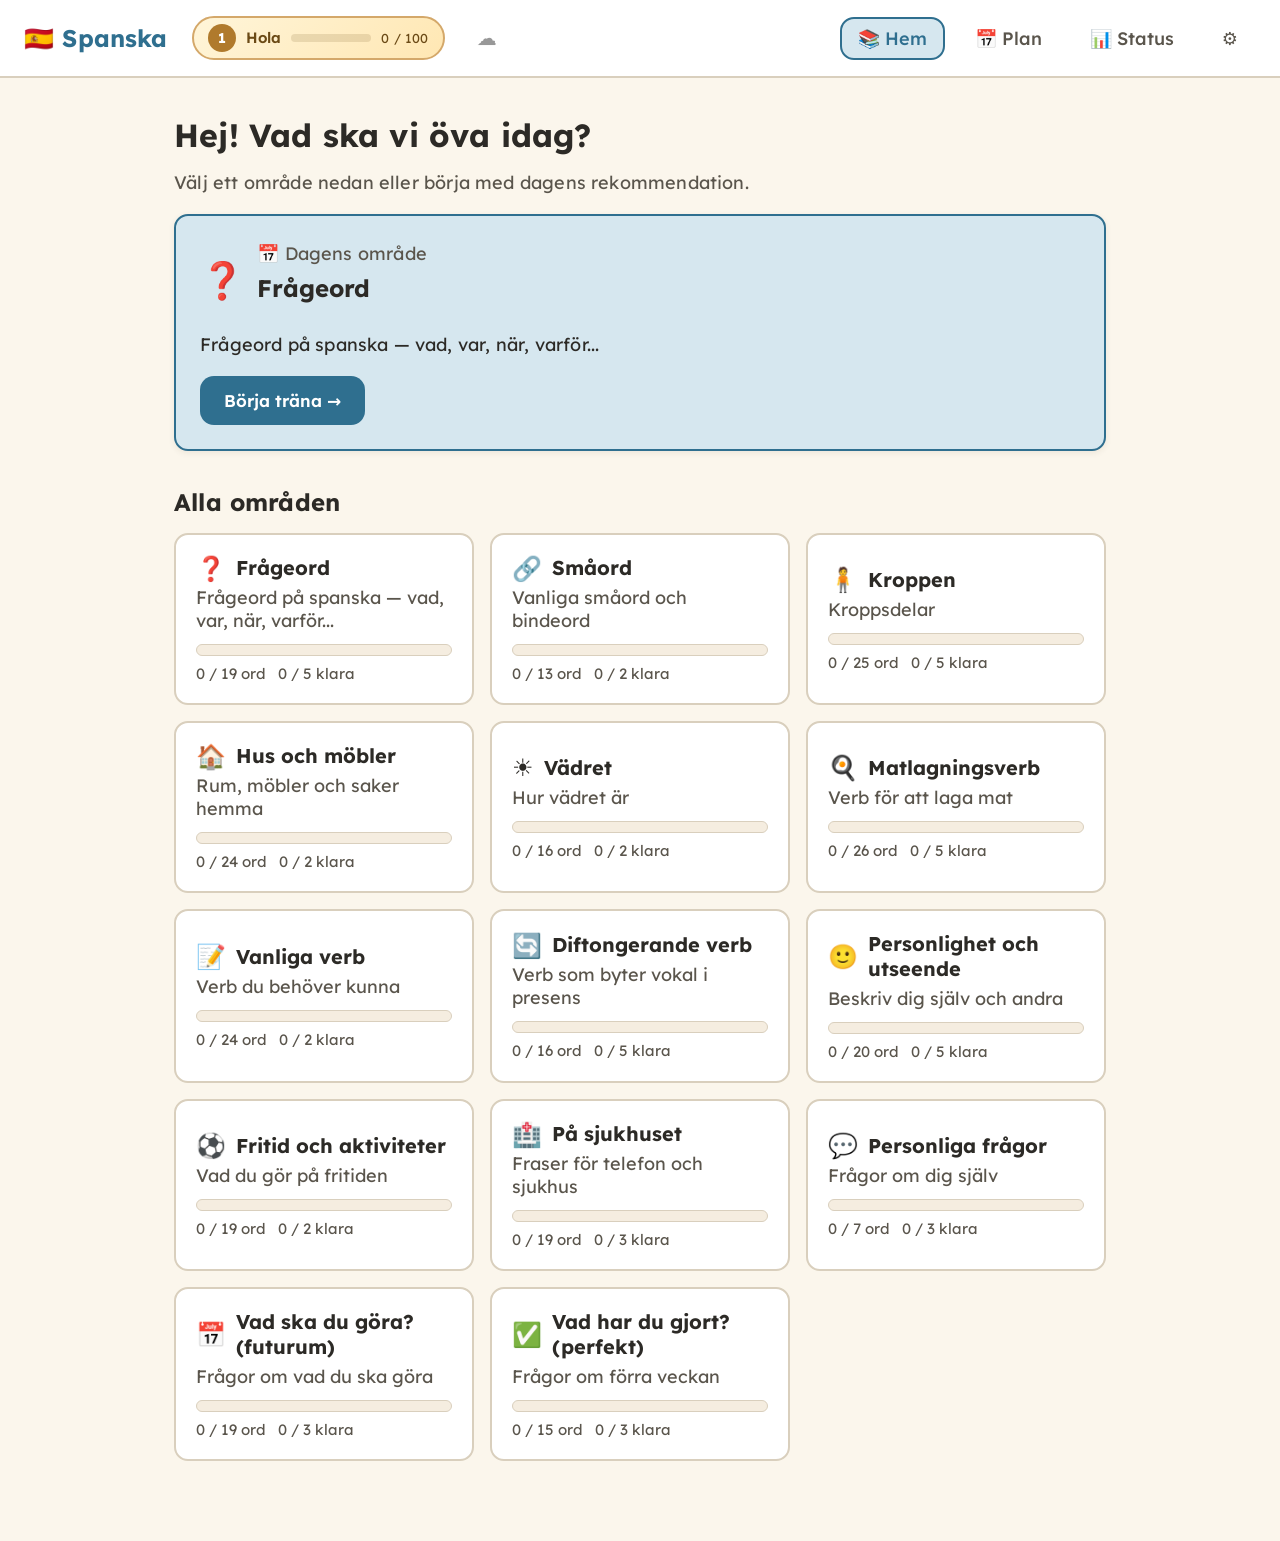
==== index.html @ 013d902d "first commit" ====
<!doctype html>
<html lang="sv">
<head>
  <meta charset="utf-8" />
  <meta name="viewport" content="width=device-width, initial-scale=1" />
  <title>Spanska — träna ord och meningar</title>
  <link rel="preconnect" href="https://fonts.googleapis.com" />
  <link rel="preconnect" href="https://fonts.gstatic.com" crossorigin />
  <link href="https://fonts.googleapis.com/css2?family=Lexend:wght@400;500;600;700&display=swap" rel="stylesheet" />
  <link rel="stylesheet" href="styles.css" />
  <script src="https://accounts.google.com/gsi/client" async></script>
</head>
<body>
  <header class="app-header">
    <h1 class="app-title">🇪🇸 Spanska</h1>
    <div id="xp-display" class="xp-display"></div>
    <button id="sync-status" class="sync-status-btn sync-idle" title="Google Drive-synk">☁️</button>
    <nav class="app-nav">
      <button class="nav-btn" data-route="dashboard">📚 Hem</button>
      <button class="nav-btn" data-route="plan">📅 Plan</button>
      <button class="nav-btn" data-route="progress">📊 Status</button>
      <button class="nav-btn" data-route="settings">⚙️</button>
    </nav>
  </header>
  <main id="view"></main>

  <script src="data.js"></script>
  <script src="app.js"></script>
</body>
</html>
---- styles.css ----
/* Dyslexia-friendly styling: Lexend font, generous spacing, calm cream background, soft colors. */

:root {
  --bg: #fbf6ec;
  --surface: #ffffff;
  --surface-2: #f5ede0;
  --text: #2c2a26;
  --text-soft: #5a554c;
  --accent: #2f6f8f;
  --accent-soft: #d6e7ef;
  --good: #2e7d4f;
  --good-soft: #d6ecdb;
  --bad: #b14545;
  --bad-soft: #f4dada;
  --border: #d9cfbd;
  --shadow: 0 2px 6px rgba(60, 50, 30, 0.08);
  --radius: 14px;
}

* { box-sizing: border-box; }

html, body {
  margin: 0;
  padding: 0;
  background: var(--bg);
  color: var(--text);
  font-family: "Lexend", "Atkinson Hyperlegible", system-ui, sans-serif;
  font-size: 18px;
  line-height: 1.6;
  letter-spacing: 0.01em;
}

button {
  font-family: inherit;
  font-size: inherit;
  cursor: pointer;
}

a { color: var(--accent); }

/* Header */
.app-header {
  background: var(--surface);
  border-bottom: 2px solid var(--border);
  padding: 16px 24px;
  display: flex;
  align-items: center;
  gap: 24px;
  flex-wrap: wrap;
}

.app-title {
  font-size: 24px;
  font-weight: 700;
  margin: 0;
  color: var(--accent);
}

.app-nav {
  display: flex;
  gap: 12px;
  margin-left: auto;
  flex-wrap: wrap;
}

.nav-btn {
  background: transparent;
  border: 2px solid transparent;
  color: var(--text-soft);
  padding: 8px 16px;
  border-radius: var(--radius);
  font-weight: 500;
}

.nav-btn:hover { background: var(--surface-2); }

.nav-btn.active {
  background: var(--accent-soft);
  color: var(--accent);
  border-color: var(--accent);
}

/* Main */
main {
  max-width: 980px;
  margin: 0 auto;
  padding: 32px 24px 80px;
}

h1 { font-size: 32px; margin: 0 0 8px; }
h2 { font-size: 24px; margin: 0 0 12px; }
h3 { font-size: 20px; margin: 0 0 8px; }
p { margin: 0 0 16px; }

.muted { color: var(--text-soft); }

/* Cards */
.card {
  background: var(--surface);
  border: 2px solid var(--border);
  border-radius: var(--radius);
  padding: 24px;
  margin-bottom: 20px;
  box-shadow: var(--shadow);
}

.card.highlight {
  border-color: var(--accent);
  background: var(--accent-soft);
}

.card-header {
  display: flex;
  align-items: center;
  gap: 12px;
  margin-bottom: 12px;
}

.icon-large { font-size: 36px; line-height: 1; }
.icon { font-size: 24px; line-height: 1; }

/* Buttons */
.btn {
  background: var(--accent);
  color: white;
  border: none;
  border-radius: var(--radius);
  padding: 14px 24px;
  font-weight: 600;
  font-size: 17px;
  display: inline-flex;
  align-items: center;
  gap: 8px;
  transition: transform 0.05s ease, background 0.15s ease;
}

.btn:hover { background: #275f7c; }
.btn:active { transform: translateY(1px); }

.btn.secondary {
  background: var(--surface-2);
  color: var(--text);
  border: 2px solid var(--border);
}
.btn.secondary:hover { background: var(--border); }

.btn.ghost {
  background: transparent;
  color: var(--accent);
  border: 2px solid var(--accent);
}
.btn.ghost:hover { background: var(--accent-soft); }

.btn-row {
  display: flex;
  gap: 12px;
  flex-wrap: wrap;
  margin-top: 12px;
}

/* Area grid */
.area-grid {
  display: grid;
  grid-template-columns: repeat(auto-fill, minmax(280px, 1fr));
  gap: 16px;
}

.area-card {
  background: var(--surface);
  border: 2px solid var(--border);
  border-radius: var(--radius);
  padding: 20px;
  cursor: pointer;
  transition: border-color 0.15s ease, transform 0.05s ease;
  text-align: left;
  width: 100%;
  font-family: inherit;
  color: var(--text);
}

.area-card:hover { border-color: var(--accent); }
.area-card:active { transform: translateY(1px); }

.area-card-title {
  font-size: 20px;
  font-weight: 700;
  display: flex;
  align-items: center;
  gap: 10px;
  margin-bottom: 6px;
}

.area-card-meta {
  color: var(--text-soft);
  font-size: 15px;
  margin-top: 8px;
  display: flex;
  flex-wrap: wrap;
  gap: 12px;
}

/* Progress bar */
.progress {
  background: var(--surface-2);
  border-radius: 999px;
  height: 12px;
  overflow: hidden;
  margin-top: 12px;
  border: 1px solid var(--border);
}

.progress-bar {
  background: var(--good);
  height: 100%;
  transition: width 0.3s ease;
}

/* Quiz */
.quiz-prompt {
  background: var(--surface);
  border: 2px solid var(--border);
  border-radius: var(--radius);
  padding: 32px;
  text-align: center;
  margin-bottom: 24px;
}

.quiz-prompt-direction {
  color: var(--text-soft);
  text-transform: uppercase;
  letter-spacing: 0.1em;
  font-size: 13px;
  margin-bottom: 12px;
}

.quiz-prompt-word {
  font-size: 38px;
  font-weight: 700;
  line-height: 1.3;
  margin: 8px 0;
  word-wrap: break-word;
}

.speak-btn {
  background: var(--accent-soft);
  border: 2px solid var(--accent);
  color: var(--accent);
  border-radius: 999px;
  padding: 8px 16px;
  display: inline-flex;
  align-items: center;
  gap: 6px;
  font-size: 16px;
  margin-top: 12px;
}
.speak-btn:hover { background: var(--accent); color: white; }

.options {
  display: grid;
  grid-template-columns: 1fr 1fr;
  gap: 14px;
  margin-bottom: 24px;
}

@media (max-width: 600px) {
  .options { grid-template-columns: 1fr; }
  .quiz-prompt-word { font-size: 28px; }
  main { padding: 16px; }
}

.option-btn {
  background: var(--surface);
  border: 2px solid var(--border);
  border-radius: var(--radius);
  padding: 20px;
  text-align: left;
  font-family: inherit;
  font-size: 18px;
  color: var(--text);
  font-weight: 500;
  min-height: 70px;
  display: flex;
  align-items: center;
  transition: all 0.15s ease;
}

.option-btn:hover:not(:disabled) {
  border-color: var(--accent);
  background: var(--accent-soft);
}

.option-btn:disabled { cursor: default; }

.option-btn.correct {
  border-color: var(--good);
  background: var(--good-soft);
  color: var(--good);
}
.option-btn.wrong {
  border-color: var(--bad);
  background: var(--bad-soft);
  color: var(--bad);
}
.option-btn.show-correct {
  border-color: var(--good);
  background: var(--good-soft);
  color: var(--good);
}

.feedback {
  background: var(--surface);
  border: 2px solid var(--border);
  border-radius: var(--radius);
  padding: 16px 20px;
  margin-bottom: 16px;
  display: flex;
  align-items: center;
  gap: 12px;
}
.feedback.good { border-color: var(--good); background: var(--good-soft); color: var(--good); }
.feedback.bad { border-color: var(--bad); background: var(--bad-soft); color: var(--bad); }
.feedback strong { font-weight: 700; }

/* Quiz status bar */
.quiz-status {
  display: flex;
  justify-content: space-between;
  align-items: center;
  margin-bottom: 16px;
  flex-wrap: wrap;
  gap: 12px;
}

.quiz-status .pill {
  background: var(--surface);
  border: 2px solid var(--border);
  padding: 6px 14px;
  border-radius: 999px;
  font-size: 15px;
  color: var(--text-soft);
}

/* Pills/chips */
.pill {
  display: inline-flex;
  align-items: center;
  gap: 6px;
  padding: 4px 10px;
  border-radius: 999px;
  background: var(--surface-2);
  border: 1px solid var(--border);
  font-size: 14px;
  color: var(--text-soft);
}
.pill.good { background: var(--good-soft); color: var(--good); border-color: var(--good); }

/* Tables */
table.simple {
  width: 100%;
  border-collapse: collapse;
  margin-top: 8px;
}
table.simple th, table.simple td {
  text-align: left;
  padding: 10px 12px;
  border-bottom: 1px solid var(--border);
}
table.simple th { color: var(--text-soft); font-weight: 600; }

/* Plan list */
.plan-day {
  display: flex;
  align-items: center;
  gap: 12px;
  padding: 12px 16px;
  border-radius: var(--radius);
  margin-bottom: 8px;
  background: var(--surface);
  border: 2px solid var(--border);
}
.plan-day.today {
  border-color: var(--accent);
  background: var(--accent-soft);
}
.plan-day.done {
  opacity: 0.7;
}
.plan-day-num {
  width: 36px;
  height: 36px;
  border-radius: 999px;
  background: var(--surface-2);
  display: flex;
  align-items: center;
  justify-content: center;
  font-weight: 700;
  flex-shrink: 0;
}
.plan-day.today .plan-day-num {
  background: var(--accent);
  color: white;
}
.plan-day-area { flex: 1; font-weight: 500; }

/* Stages selection inside area */
.stage-list { display: grid; gap: 12px; }
.stage-row {
  display: flex;
  align-items: center;
  gap: 16px;
  padding: 16px;
  background: var(--surface);
  border: 2px solid var(--border);
  border-radius: var(--radius);
  flex-wrap: wrap;
}
.stage-row .stage-info { flex: 1; min-width: 200px; }
.stage-row .stage-name { font-weight: 600; font-size: 17px; }
.stage-row .stage-meta { color: var(--text-soft); font-size: 14px; }
.stage-row.done { background: var(--good-soft); border-color: var(--good); }
.stage-row.done .stage-name { color: var(--good); }

/* Completion */
.completion {
  text-align: center;
  padding: 40px 20px;
}
.completion-emoji { font-size: 72px; margin-bottom: 12px; }

/* Misc */
.row { display: flex; gap: 16px; flex-wrap: wrap; align-items: center; }
.spacer { flex: 1; }
.hidden { display: none !important; }
.center { text-align: center; }

/* Settings toggle */
.toggle-row {
  display: flex;
  align-items: center;
  gap: 12px;
  margin: 8px 0;
}
.toggle-row label { flex: 1; }
.toggle-row input[type="checkbox"] {
  width: 22px;
  height: 22px;
  accent-color: var(--accent);
}

/* XP display in header */
.xp-display {
  display: flex;
  align-items: center;
  gap: 10px;
  padding: 6px 14px;
  background: linear-gradient(135deg, #fff5d9, #ffe7b3);
  border: 2px solid #d4a86a;
  border-radius: 999px;
  cursor: pointer;
  transition: transform 0.15s ease;
}
.xp-display:hover { transform: scale(1.03); }
.xp-display .xp-level-num {
  background: #b07a2c;
  color: white;
  width: 28px;
  height: 28px;
  border-radius: 999px;
  display: flex;
  align-items: center;
  justify-content: center;
  font-weight: 700;
  font-size: 14px;
}
.xp-display .xp-name {
  font-weight: 600;
  color: #6b4a16;
  font-size: 15px;
  white-space: nowrap;
}
.xp-display .xp-bar {
  width: 80px;
  height: 8px;
  background: rgba(107, 74, 22, 0.15);
  border-radius: 999px;
  overflow: hidden;
}
.xp-display .xp-bar-fill {
  background: linear-gradient(90deg, #f7b733, #fc4a1a);
  height: 100%;
  transition: width 0.6s ease;
}
.xp-display .xp-amount {
  font-size: 13px;
  color: #6b4a16;
  white-space: nowrap;
}

/* Sentence builder */
.builder-prompt {
  background: var(--surface);
  border: 2px solid var(--border);
  border-radius: var(--radius);
  padding: 28px;
  text-align: center;
  margin-bottom: 20px;
}
.builder-prompt-direction {
  color: var(--text-soft);
  text-transform: uppercase;
  letter-spacing: 0.1em;
  font-size: 13px;
  margin-bottom: 12px;
}
.builder-prompt-text {
  font-size: 26px;
  font-weight: 600;
  line-height: 1.4;
  word-wrap: break-word;
}

.builder-answer {
  background: var(--surface);
  border: 2px dashed var(--border);
  border-radius: var(--radius);
  padding: 18px;
  min-height: 80px;
  margin-bottom: 16px;
  display: flex;
  flex-wrap: wrap;
  gap: 8px;
  align-items: center;
}
.builder-answer.empty::before {
  content: "Klicka på orden nedan i rätt ordning";
  color: var(--text-soft);
  font-style: normal;
  width: 100%;
  text-align: center;
}
.builder-answer.correct {
  border-color: var(--good);
  background: var(--good-soft);
  border-style: solid;
}
.builder-answer.wrong {
  border-color: var(--bad);
  background: var(--bad-soft);
  border-style: solid;
}

.builder-pool {
  display: flex;
  flex-wrap: wrap;
  gap: 8px;
  padding: 18px;
  background: var(--surface-2);
  border-radius: var(--radius);
  min-height: 80px;
  margin-bottom: 16px;
}

.word-chip {
  background: var(--surface);
  border: 2px solid var(--border);
  border-radius: 10px;
  padding: 10px 16px;
  font-family: inherit;
  font-size: 18px;
  font-weight: 500;
  color: var(--text);
  cursor: pointer;
  transition: all 0.12s ease;
}
.word-chip:hover:not(:disabled) {
  border-color: var(--accent);
  background: var(--accent-soft);
  transform: translateY(-2px);
}
.word-chip:active { transform: translateY(0); }
.word-chip.in-answer {
  border-color: var(--accent);
  background: var(--accent-soft);
  color: var(--accent);
}
.word-chip:disabled { cursor: default; opacity: 0.6; }
.word-chip.placeholder {
  visibility: hidden;
}

/* Confetti */
.confetti-piece {
  position: fixed;
  top: -20px;
  width: 10px;
  height: 14px;
  pointer-events: none;
  z-index: 9999;
  border-radius: 2px;
  animation: confettiFall linear forwards;
}
@keyframes confettiFall {
  0% { transform: translateY(0) rotate(0deg); opacity: 1; }
  100% { transform: translateY(110vh) rotate(720deg); opacity: 0.7; }
}

/* Floating XP popup */
.xp-float {
  position: fixed;
  color: var(--good);
  font-weight: 800;
  font-size: 22px;
  text-shadow: 0 1px 2px rgba(0,0,0,0.15);
  pointer-events: none;
  z-index: 9999;
  animation: xpFloatUp 1.4s ease-out forwards;
}
@keyframes xpFloatUp {
  0% { opacity: 0; transform: translateY(0) scale(0.8); }
  20% { opacity: 1; transform: translateY(-10px) scale(1.1); }
  100% { opacity: 0; transform: translateY(-80px) scale(1); }
}

/* Level-up toast */
.level-up-toast {
  position: fixed;
  top: 50%;
  left: 50%;
  transform: translate(-50%, -50%) scale(0.4);
  background: linear-gradient(135deg, #fff5d9, #ffd773);
  border: 3px solid #b07a2c;
  border-radius: 24px;
  padding: 32px 48px;
  box-shadow: 0 20px 60px rgba(0,0,0,0.25);
  z-index: 10000;
  text-align: center;
  pointer-events: none;
  animation: levelUpIn 0.5s cubic-bezier(0.34, 1.56, 0.64, 1) forwards,
             levelUpOut 0.4s ease-in 3s forwards;
}
.level-up-emoji { font-size: 64px; line-height: 1; }
.level-up-text {
  font-size: 18px;
  font-weight: 700;
  color: #6b4a16;
  text-transform: uppercase;
  letter-spacing: 0.15em;
  margin-top: 8px;
}
.level-up-name {
  font-size: 32px;
  font-weight: 800;
  color: #6b4a16;
  margin-top: 4px;
}
@keyframes levelUpIn {
  0% { transform: translate(-50%, -50%) scale(0.4); opacity: 0; }
  100% { transform: translate(-50%, -50%) scale(1); opacity: 1; }
}
@keyframes levelUpOut {
  to { transform: translate(-50%, -50%) scale(1) translateY(-30px); opacity: 0; }
}

/* Pulse the XP display when XP added */
.xp-display.bump {
  animation: xpBump 0.4s ease;
}
@keyframes xpBump {
  0%, 100% { transform: scale(1); }
  50% { transform: scale(1.08); box-shadow: 0 0 24px rgba(247, 183, 51, 0.5); }
}

/* Completion celebration */
.completion .completion-emoji {
  animation: celebrate 0.8s cubic-bezier(0.34, 1.56, 0.64, 1);
}
@keyframes celebrate {
  0% { transform: scale(0); }
  60% { transform: scale(1.3) rotate(15deg); }
  100% { transform: scale(1) rotate(0); }
}

/* Difficulty rating buttons */
.rating-row {
  background: var(--surface);
  border: 2px solid var(--border);
  border-radius: var(--radius);
  padding: 18px;
  margin-bottom: 16px;
}
.rating-prompt {
  text-align: center;
  margin-bottom: 12px;
  font-size: 15px;
}
.rating-buttons {
  display: grid;
  grid-template-columns: 1fr 1fr 1fr;
  gap: 12px;
}
.rating-btn {
  display: flex;
  flex-direction: column;
  align-items: center;
  gap: 4px;
  padding: 16px 12px;
  border-radius: var(--radius);
  border: 2px solid var(--border);
  background: var(--surface);
  cursor: pointer;
  font-family: inherit;
  font-size: 16px;
  color: var(--text);
  transition: all 0.15s ease;
}
.rating-btn:hover { transform: translateY(-2px); }
.rating-btn.hard:hover { border-color: var(--bad); background: var(--bad-soft); }
.rating-btn.ok:hover { border-color: var(--accent); background: var(--accent-soft); }
.rating-btn.easy:hover { border-color: var(--good); background: var(--good-soft); }
.rating-emoji { font-size: 28px; line-height: 1; }
.rating-label { font-weight: 700; }
.rating-meta { font-size: 13px; color: var(--text-soft); }
@media (max-width: 500px) {
  .rating-buttons { grid-template-columns: 1fr; }
  .rating-btn { flex-direction: row; justify-content: flex-start; padding: 12px 16px; gap: 12px; }
}

/* Review card on dashboard */
.review-card {
  background: linear-gradient(135deg, #fff5d9, #ffe7b3);
  border-color: #d4a86a;
}

/* Difficulty pills in progress view */
.diff-pill {
  display: inline-flex;
  gap: 4px;
  align-items: center;
  padding: 3px 8px;
  border-radius: 999px;
  font-size: 13px;
  margin-left: 6px;
}
.diff-pill.hard { background: var(--bad-soft); color: var(--bad); }
.diff-pill.med { background: #fff3d9; color: #b07a2c; }
.diff-pill.easy { background: var(--good-soft); color: var(--good); }

/* Sync status button in header */
.sync-status-btn {
  font-size: 20px;
  background: transparent;
  border: none;
  padding: 4px 8px;
  border-radius: 8px;
  cursor: pointer;
  line-height: 1;
  transition: transform 0.2s ease;
}
.sync-status-btn:hover { background: var(--surface-2); }
.sync-status-btn.sync-syncing { animation: spin 1.2s linear infinite; }
.sync-status-btn.sync-error { filter: grayscale(0); }
.sync-status-btn.sync-idle { opacity: 0.4; }
@keyframes spin { to { transform: rotate(360deg); } }

/* Settings view */
.settings-field {
  display: flex;
  flex-direction: column;
  gap: 6px;
  margin-bottom: 16px;
}
.settings-label {
  font-size: 15px;
  font-weight: 600;
  color: var(--text-soft);
}
.settings-input {
  font-family: inherit;
  font-size: 16px;
  padding: 12px 14px;
  border: 2px solid var(--border);
  border-radius: var(--radius);
  background: var(--bg);
  color: var(--text);
  outline: none;
  transition: border-color 0.15s ease;
  width: 100%;
}
.settings-input:focus { border-color: var(--accent); }
.setup-steps {
  padding-left: 20px;
  margin: 0;
}
.setup-steps li {
  margin-bottom: 10px;
  color: var(--text-soft);
  font-size: 16px;
  line-height: 1.6;
}

/* Write practice section */
.write-practice {
  background: var(--surface);
  border: 2px solid var(--border);
  border-radius: var(--radius);
  padding: 16px 20px;
  margin-bottom: 16px;
}
.write-practice-label {
  font-size: 15px;
  color: var(--text-soft);
  margin-bottom: 10px;
}
.write-practice-row {
  display: flex;
  gap: 10px;
  align-items: center;
}
.write-practice-input {
  flex: 1;
  font-family: inherit;
  font-size: 18px;
  font-weight: 500;
  padding: 10px 14px;
  border: 2px solid var(--border);
  border-radius: var(--radius);
  background: var(--bg);
  color: var(--text);
  outline: none;
  transition: border-color 0.15s ease;
}
.write-practice-input:focus { border-color: var(--accent); }
.write-practice-input:disabled { opacity: 0.7; cursor: default; }
.write-practice-feedback {
  margin-top: 10px;
  font-size: 16px;
  font-weight: 500;
  min-height: 24px;
}
.write-practice-feedback.good { color: var(--good); }
.write-practice-feedback.bad { color: var(--bad); }

/* Reduced motion: respect user preference */
@media (prefers-reduced-motion: reduce) {
  * { animation-duration: 0.01s !important; transition-duration: 0.01s !important; }
}
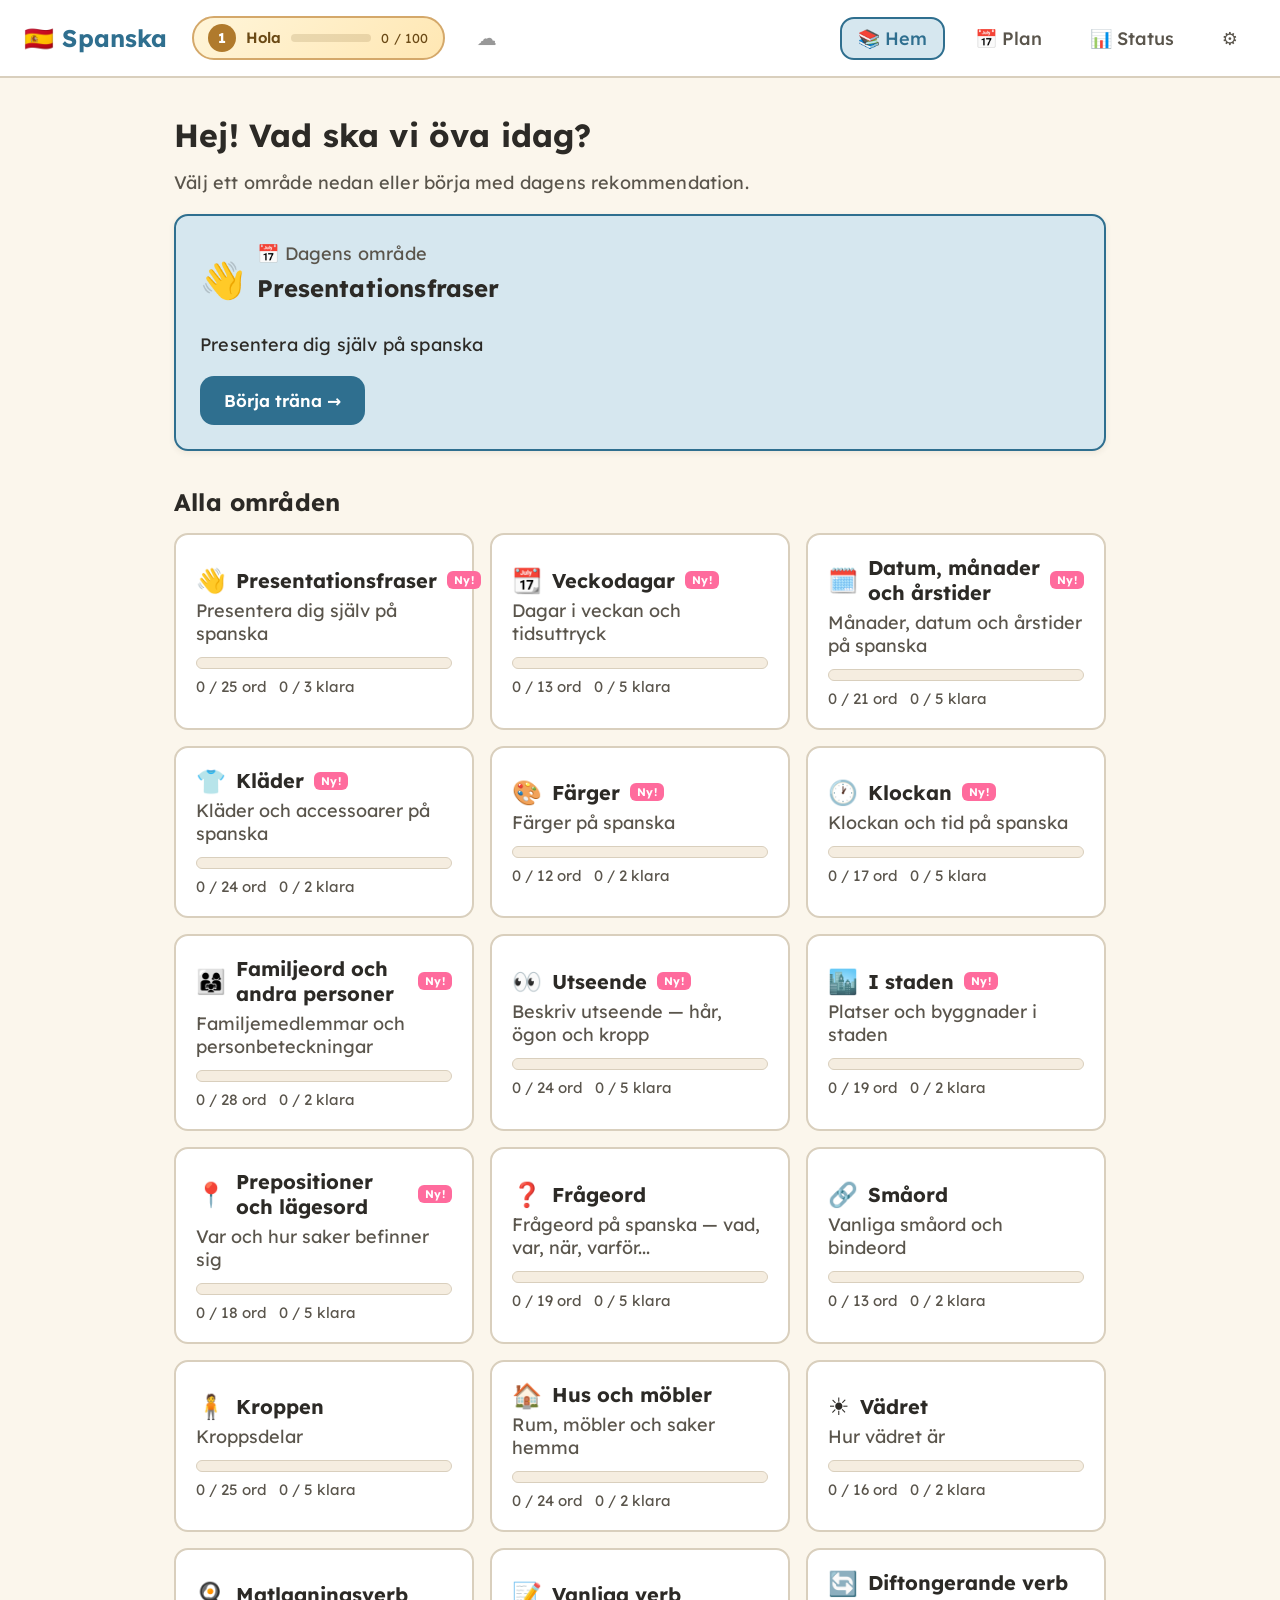
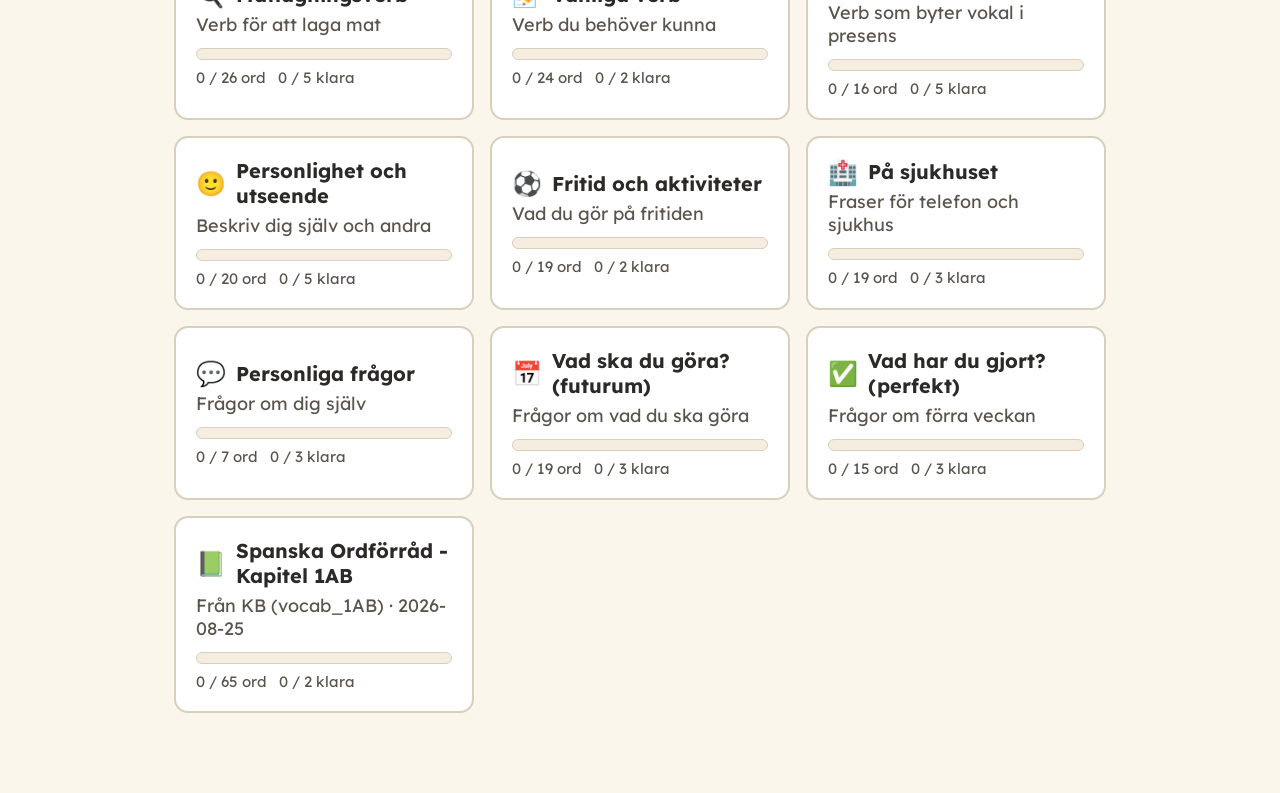
==== commit 95ece5ca: "feat: auto-load KB-derived Spanish vocab (data-kb.js) index.html loads data-kb.js between data.js an" ====
--- a/index.html
+++ b/index.html
@@ -25,6 +25,7 @@
   <main id="view"></main>
 
   <script src="data.js"></script>
+  <script src="data-kb.js"></script>
   <script src="app.js"></script>
 </body>
 </html>
--- a/styles.css
+++ b/styles.css
@@ -197,6 +197,17 @@
   display: flex;
   flex-wrap: wrap;
   gap: 12px;
+}
+
+.new-badge {
+  font-size: 11px;
+  font-weight: 700;
+  background: #ff6b9d;
+  color: #fff;
+  border-radius: 6px;
+  padding: 2px 7px;
+  letter-spacing: 0.03em;
+  align-self: center;
 }
 
 /* Progress bar */
